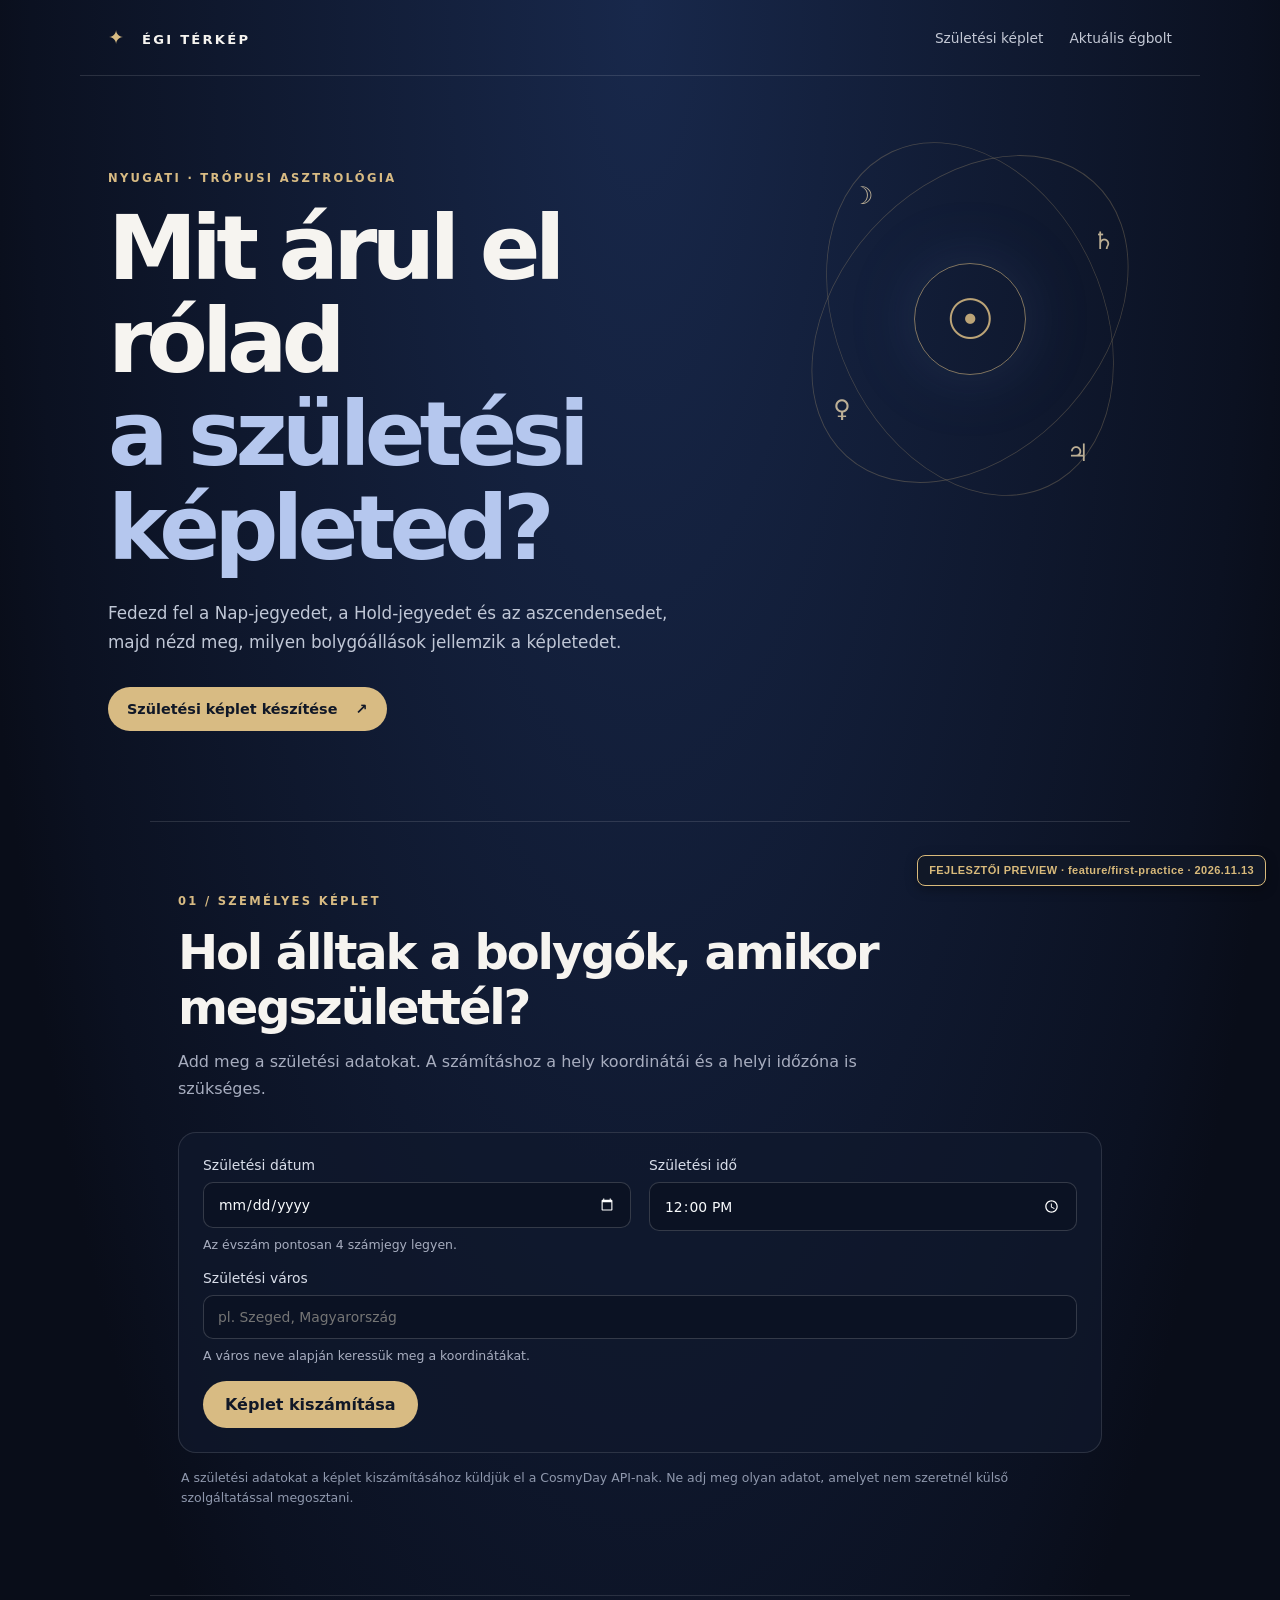
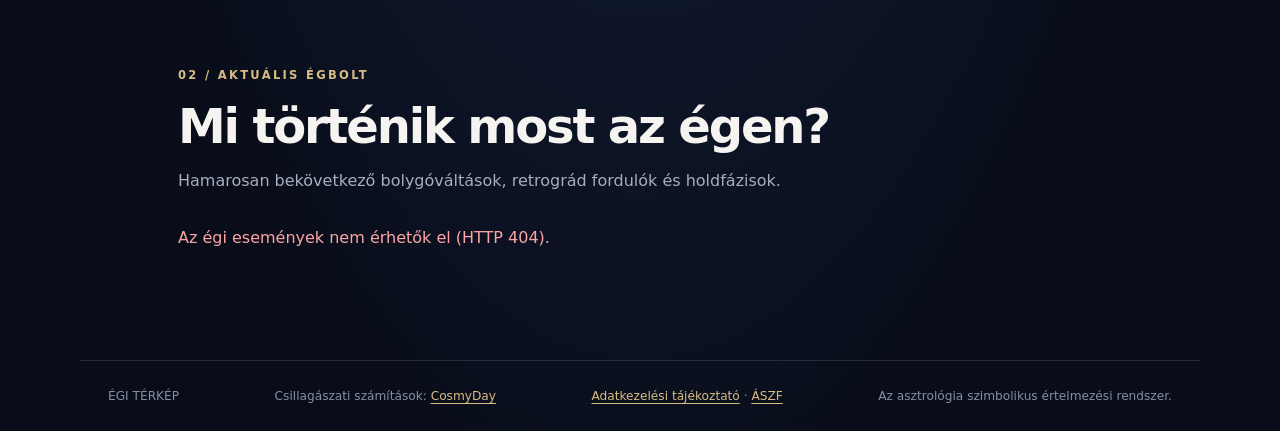
==== index.html @ d1c60708 "Frissíti a kliens script cache verzióját" ====
<!doctype html>
<html lang="hu">
<head>
  <meta charset="utf-8">
  <meta name="viewport" content="width=device-width, initial-scale=1">
  <meta name="theme-color" content="#111827">
  <meta name="description" content="Nyugati asztrológia: születési képlet és aktuális égi események.">
  <title>Asztrológia — égi térkép</title>
  <link rel="stylesheet" href="styles.css">
  <script src="script.js?v=20261113-16" defer></script>
</head>
<body>
  <header class="site-header">
    <a class="brand" href="#" aria-label="Égi Térkép főoldal"><span class="brand-mark">✦</span> ÉGI TÉRKÉP</a>
    <nav aria-label="Fő navigáció"><a href="#keplet">Születési képlet</a><a href="#egbolt">Aktuális égbolt</a></nav>
  </header>
  <main>
    <section class="hero">
      <p class="eyebrow">NYUGATI · TRÓPUSI ASZTROLÓGIA</p>
      <h1>Mit árul el rólad<br><span>a születési képleted?</span></h1>
      <p class="intro">Fedezd fel a Nap-jegyedet, a Hold-jegyedet és az aszcendensedet, majd nézd meg, milyen bolygóállások jellemzik a képletedet.</p>
      <a class="primary-link" href="#keplet">Születési képlet készítése <span aria-hidden="true">↗</span></a>
      <div class="hero-orbit" aria-hidden="true"><div class="orbit orbit-one"></div><div class="orbit orbit-two"></div><div class="orbit-core">☉</div><span class="orbit-symbol symbol-one">☽</span><span class="orbit-symbol symbol-two">♄</span><span class="orbit-symbol symbol-three">♀</span><span class="orbit-symbol symbol-four">♃</span></div>
    </section>

    <section class="section" id="keplet">
      <div class="section-heading"><p class="eyebrow">01 / SZEMÉLYES KÉPLET</p><h2>Hol álltak a bolygók, amikor megszülettél?</h2><p>Add meg a születési adatokat. A számításhoz a hely koordinátái és a helyi időzóna is szükséges.</p></div>
      <form id="natal-form" class="chart-form">
        <label>Születési dátum<input name="birthDate" type="date" min="0001-01-01" max="9999-12-31" required><span class="field-help">Az évszám pontosan 4 számjegy legyen.</span></label>
        <label>Születési idő<input name="birthTime" type="time" required value="12:00"></label>
        <label class="place-field">Születési város<input name="birthPlace" type="text" placeholder="pl. Szeged, Magyarország" autocomplete="off" required><span class="field-help">A város neve alapján keressük meg a koordinátákat.</span></label>
        <button type="submit" id="chart-submit">Képlet kiszámítása</button>
      </form>
      <p class="privacy-note">A születési adatokat a képlet kiszámításához küldjük el a CosmyDay API-nak. Ne adj meg olyan adatot, amelyet nem szeretnél külső szolgáltatással megosztani.</p>
      <div id="chart-status" class="status" role="status" aria-live="polite"></div>
      <div id="chart-results" class="results" hidden></div>
    </section>

    <section class="section sky-section" id="egbolt">
      <div class="section-heading"><p class="eyebrow">02 / AKTUÁLIS ÉGBOLT</p><h2>Mi történik most az égen?</h2><p>Hamarosan bekövetkező bolygóváltások, retrográd fordulók és holdfázisok.</p></div>
      <div id="sky-status" class="status" role="status" aria-live="polite">Az égi események betöltése…</div>
      <div id="sky-events" class="event-grid"></div>
    </section>
  </main>
  <footer><span>ÉGI TÉRKÉP</span><span>Csillagászati számítások: <a href="https://cosmyday.com/" target="_blank" rel="noreferrer">CosmyDay</a></span><span><a href="/adatkezeles.html">Adatkezelési tájékoztató</a> · <a href="/aszf.html">ÁSZF</a></span><span>Az asztrológia szimbolikus értelmezési rendszer.</span></footer>
  <div class="dev-version-badge" aria-label="Fejlesztői verzió">FEJLESZTŐI PREVIEW · feature/first-practice · 2026.11.13</div>
</body>
</html>
---- styles.css ----
:root{color-scheme:dark;font-family:Inter,ui-sans-serif,system-ui,-apple-system,BlinkMacSystemFont,"Segoe UI",sans-serif;background:#090d19;color:#f6f4f0;font-synthesis:none;text-rendering:optimizeLegibility;--muted:#a7adbf;--line:rgba(255,255,255,.12);--gold:#d8bb83;--blue:#9bb7f2}
*{box-sizing:border-box}html{scroll-behavior:smooth}body{margin:0;min-height:100vh;background:radial-gradient(ellipse at 50% 0%,#18284b 0%,#0b1121 38rem,#090d19 75%);color:#f6f4f0}a{color:inherit}.site-header{max-width:1120px;margin:auto;padding:26px 28px;display:flex;align-items:center;justify-content:space-between;border-bottom:1px solid var(--line)}.brand{text-decoration:none;letter-spacing:.17em;font-size:.82rem;font-weight:750}.brand-mark{color:var(--gold);font-size:1.2rem;margin-right:9px}.site-header nav{display:flex;gap:26px}.site-header nav a{font-size:.86rem;color:#c3c8d5;text-decoration:none}.site-header nav a:hover,footer a:hover{color:var(--gold)}
.hero{position:relative;overflow:hidden;max-width:1120px;min-height:490px;margin:auto;padding:95px 28px 90px}.eyebrow{margin:0 0 17px;color:var(--gold);font-size:.72rem;font-weight:750;letter-spacing:.2em}.hero h1{position:relative;z-index:1;max-width:700px;margin:0;font-size:clamp(2.8rem,7vw,5.7rem);line-height:1.04;letter-spacing:-.065em}.hero h1 span{color:#b5c7ee}.intro{max-width:570px;margin:24px 0 30px;color:#c0c7d6;line-height:1.75;font-size:1.05rem}.primary-link{position:relative;z-index:2;display:inline-flex;gap:18px;align-items:center;padding:14px 19px;border-radius:999px;background:var(--gold);color:#111827;text-decoration:none;font-weight:750;font-size:.9rem}.primary-link:hover{background:#f0d6a4}.hero-orbit{position:absolute;right:4%;top:58px;width:370px;height:370px;opacity:.86}.orbit{position:absolute;inset:0;border:1px solid rgba(216,187,131,.3);border-radius:50%}.orbit-one{transform:rotate(-25deg) scaleX(.72)}.orbit-two{transform:rotate(42deg) scaleX(.72)}.orbit-core{position:absolute;left:50%;top:50%;transform:translate(-50%,-50%);width:112px;height:112px;border:1px solid rgba(216,187,131,.65);border-radius:50%;display:grid;place-items:center;color:var(--gold);font-size:3.5rem;box-shadow:0 0 70px rgba(105,137,212,.18)}.orbit-symbol{position:absolute;color:#d9c8a6;font-size:1.5rem}.symbol-one{top:13%;left:18%}.symbol-two{right:11%;top:25%}.symbol-three{left:13%;bottom:22%}.symbol-four{right:18%;bottom:10%}
.section{max-width:980px;margin:0 auto;padding:72px 28px;border-top:1px solid var(--line)}.section-heading{max-width:700px;margin-bottom:30px}.section-heading h2{font-size:clamp(1.8rem,4vw,3rem);letter-spacing:-.045em;line-height:1.13;margin:0 0 14px}.section-heading>p:last-child{color:var(--muted);line-height:1.7;margin:0}.chart-form{display:grid;grid-template-columns:1fr 1fr;gap:18px;padding:24px;border:1px solid var(--line);border-radius:18px;background:rgba(17,25,45,.7)}.chart-form label{display:flex;flex-direction:column;gap:9px;color:#d9deea;font-size:.87rem}.chart-form input{width:100%;min-width:0;padding:13px 14px;border-radius:10px;border:1px solid rgba(255,255,255,.17);background:#0b1223;color:#f8fafc;font:inherit}.chart-form input:focus{outline:2px solid #829bd7;outline-offset:1px}.place-field{grid-column:1/-1}.field-help{color:var(--muted);font-size:.78rem}.chart-form button{grid-column:1/-1;justify-self:start;border:0;border-radius:999px;padding:14px 22px;background:var(--gold);color:#111827;font:inherit;font-weight:750;cursor:pointer}.chart-form button:disabled{opacity:.6;cursor:wait}.privacy-note{color:#8f98ad;font-size:.78rem;line-height:1.6;margin:15px 3px}.status{color:#b9c5e1;line-height:1.6;margin:18px 0}.status:empty{display:none}.results{margin-top:24px}.result-panel{border:1px solid var(--line);background:rgba(17,25,45,.72);border-radius:16px;padding:22px;margin-bottom:16px}.result-panel h3{margin:0 0 14px;font-size:1.1rem}.data-list{display:grid;grid-template-columns:repeat(auto-fit,minmax(190px,1fr));gap:10px}.data-item{padding:12px;border-radius:10px;background:rgba(255,255,255,.045)}.data-item strong{display:block;font-size:.75rem;color:var(--gold);margin-bottom:6px}.data-item span{font-size:.95rem;overflow-wrap:anywhere}.event-grid{display:grid;grid-template-columns:repeat(3,minmax(0,1fr));gap:14px}.event-card{border:1px solid var(--line);background:rgba(17,25,45,.72);border-radius:15px;padding:19px}.event-date{color:var(--gold);font-size:.75rem;letter-spacing:.08em}.event-card h3{font-size:1rem;line-height:1.4;margin:11px 0}.event-card p{color:var(--muted);font-size:.85rem;line-height:1.6;margin:0}.event-kind{display:inline-block;margin-top:14px;color:#b5c7ee;font-size:.72rem}
footer{max-width:1120px;margin:20px auto 0;padding:28px;display:flex;flex-wrap:wrap;gap:14px 28px;justify-content:space-between;border-top:1px solid var(--line);color:#858ea3;font-size:.76rem}footer a{color:#c5cde0}
@media(max-width:760px){.site-header{padding:20px;align-items:flex-start;gap:18px;flex-direction:column}.site-header nav{gap:18px;flex-wrap:wrap}.hero{padding:72px 22px 60px;min-height:0}.hero-orbit{right:-160px;top:45px;width:290px;height:290px;opacity:.3}.hero h1{font-size:clamp(2.6rem,13vw,4rem)}.hero .intro{max-width:470px}.section{padding:55px 20px}.chart-form{padding:17px;grid-template-columns:1fr}.place-field,.chart-form button{grid-column:auto}.event-grid{grid-template-columns:1fr}footer{padding:24px 20px;flex-direction:column}}
@media(prefers-reduced-motion:reduce){html{scroll-behavior:auto}*{transition:none!important}}

/* User-friendly birth chart results */
.results-intro{margin:26px 0 18px}.results-intro h3{font-size:clamp(1.5rem,3vw,2rem);margin:0 0 8px;letter-spacing:-.035em}.results-intro p,.results-footnote{max-width:720px;color:var(--muted);line-height:1.65;font-size:.9rem}.results-main{display:grid;grid-template-columns:repeat(3,minmax(0,1fr));gap:14px;margin-bottom:14px}.result-feature{position:relative;overflow:hidden;min-height:145px;padding:22px;border:1px solid rgba(216,187,131,.28);border-radius:18px;background:linear-gradient(145deg,rgba(38,48,78,.96),rgba(19,25,44,.95));display:flex;flex-direction:column;justify-content:space-between;gap:20px}.result-feature:after{content:'✦';position:absolute;right:15px;bottom:-18px;font-size:5.5rem;color:rgba(216,187,131,.08)}.result-feature-label{color:#d8bb83;font-size:.8rem;font-weight:700;letter-spacing:.04em}.result-feature-value{position:relative;z-index:1;font-size:clamp(1.45rem,3vw,2rem);line-height:1.2;font-weight:650}.position-strip{display:grid;grid-template-columns:repeat(3,minmax(0,1fr));gap:10px;margin-bottom:28px}.detail-item{min-width:0;padding:15px;border-radius:12px;background:rgba(255,255,255,.045);border:1px solid rgba(255,255,255,.07);display:flex;flex-direction:column;gap:7px}.detail-item-label{color:var(--muted);font-size:.77rem}.detail-item strong{font-size:.96rem;line-height:1.45;overflow-wrap:anywhere}.detail-item small{color:var(--muted);line-height:1.4}.result-section{margin:26px 0}.result-section>h4{font-size:1.08rem;margin:0 0 14px}.planet-grid{display:grid;grid-template-columns:repeat(3,minmax(0,1fr));gap:12px}.planet-card{padding:17px;border:1px solid var(--line);border-radius:14px;background:rgba(25,32,54,.8)}.planet-card h4{margin:0 0 12px;color:#d8bb83;font-size:.86rem}.planet-card strong{display:block;font-size:1.02rem;line-height:1.45;font-weight:650}.planet-card p{margin:8px 0 0;color:var(--muted);font-size:.8rem;line-height:1.5;min-height:1.2em}.result-disclosure{margin:14px 0;border:1px solid var(--line);border-radius:15px;background:rgba(17,25,45,.68);overflow:hidden}.result-disclosure>summary{display:flex;justify-content:space-between;align-items:center;gap:12px;cursor:pointer;list-style:none;padding:18px 20px;font-weight:700}.result-disclosure>summary::-webkit-details-marker{display:none}.result-disclosure>summary:after{content:'＋';color:var(--gold);font-size:1.2rem}.result-disclosure[open]>summary:after{content:'−'}.disclosure-count{margin-left:auto;margin-right:10px;color:var(--muted);font-size:.78rem;font-weight:500}.disclosure-content{padding:0 18px 18px}.house-grid{display:grid;grid-template-columns:repeat(3,minmax(0,1fr));gap:10px}.results-footnote{margin-top:20px;font-size:.78rem}
@media(max-width:700px){.results-main{grid-template-columns:1fr}.result-feature{min-height:110px}.position-strip{grid-template-columns:1fr}.planet-grid,.house-grid{grid-template-columns:repeat(2,minmax(0,1fr))}}
@media(max-width:420px){.planet-grid,.house-grid{grid-template-columns:1fr}.result-disclosure>summary{padding:16px}}


/* Expandable practical guidance on sky-event cards */
.event-card{cursor:default}
.event-details{margin-top:14px;border-top:1px solid var(--line);padding-top:11px}
.event-details>summary{cursor:pointer;list-style:none;color:var(--gold);font-size:.84rem;font-weight:700;display:flex;align-items:center;justify-content:space-between;gap:12px}
.event-details>summary::-webkit-details-marker{display:none}
.event-details>summary:after{content:'＋';font-size:1rem}
.event-details[open]>summary:after{content:'−'}
.event-details section{margin-top:13px}
.event-details h4{font-size:.87rem;margin:0 0 5px;color:#f2dfb8}
.event-details p{margin:0;color:var(--muted);font-size:.88rem;line-height:1.65}


/* Layout for separately grouped today's and upcoming events */
#sky-events{display:flex;flex-direction:column;gap:24px;min-width:0}
.event-list-section{min-width:0}
.event-list-heading{margin:0 0 14px;font-size:1.15rem;line-height:1.35}
.today-empty-note{margin:0;color:#c3c8d5;line-height:1.6}
.event-list-section .event-grid{grid-template-columns:repeat(3,minmax(0,1fr));align-items:stretch}
.event-list-section .event-card{min-width:0;overflow-wrap:anywhere}
@media(max-width:760px){.event-list-section .event-grid{grid-template-columns:1fr}}


/* Premium full-life interpretation preview */
.premium-preview{margin:28px 0 18px;padding:24px;border:1px solid rgba(216,187,131,.35);border-radius:18px;background:linear-gradient(145deg,rgba(38,48,78,.7),rgba(17,25,45,.82))}
.premium-preview .eyebrow{margin-bottom:10px}
.premium-preview h3{margin:0 0 12px;font-size:clamp(1.25rem,3vw,1.7rem);letter-spacing:-.025em}
.premium-preview>p:not(.eyebrow):not(.premium-status){max-width:780px;color:var(--muted);line-height:1.7;font-size:.9rem}
.premium-preview ul{padding-left:20px;color:#d9deea;line-height:1.8;font-size:.9rem}
.premium-preview li{padding-left:3px;margin:3px 0}
.premium-status{margin:18px 0 0;padding-top:14px;border-top:1px solid var(--line);color:var(--gold);font-size:.86rem;font-weight:650;line-height:1.6}


/* Egyértelmű jelzés a fejlesztői preview-hoz. */
.dev-version-badge{position:fixed;right:14px;bottom:14px;z-index:9999;padding:7px 11px;border:1px solid #d9ba7b;border-radius:8px;background:#111827;color:#d9ba7b;font:600 11px/1.4 Arial,sans-serif;letter-spacing:.04em;box-shadow:0 3px 12px rgba(0,0,0,.35)}
@media(max-width:600px){.dev-version-badge{right:8px;bottom:8px;font-size:9px;padding:5px 7px}}

.payment-explainer{margin:20px 0;padding:18px 20px;border:1px solid rgba(216,187,131,.22);border-radius:12px;background:rgba(9,15,29,.42);color:#d9deea;line-height:1.7;font-size:.9rem}.payment-explainer h4{margin:0 0 10px;color:var(--gold);font-size:1rem}.payment-explainer p{margin:10px 0}.legal-acceptance{display:flex;flex-direction:column;gap:12px;margin:18px 0}.legal-check-label{display:flex;align-items:flex-start;gap:10px;color:#d9deea;line-height:1.55;font-size:.88rem}.legal-check-label input{flex:0 0 auto;margin-top:4px;accent-color:var(--gold);width:16px;height:16px}.legal-check-label a,.premium-preview a{color:var(--gold);text-decoration:underline;text-underline-offset:3px}.premium-payment-controls{display:flex;flex-direction:column;align-items:flex-start;gap:12px}.premium-payment-controls>label{display:flex;flex-direction:column;gap:7px;color:#e2e8f0;font-size:.9rem}.premium-payment-controls select{background:#0b1223;color:#f8fafc;border:1px solid var(--line);border-radius:8px;padding:10px;font:inherit}.premium-payment-controls button{border:0;border-radius:999px;padding:13px 20px;background:var(--gold);color:#111827;font:inherit;font-weight:750;cursor:pointer}.premium-payment-controls button:disabled{opacity:.55;cursor:wait}footer a{color:var(--gold);text-underline-offset:3px}
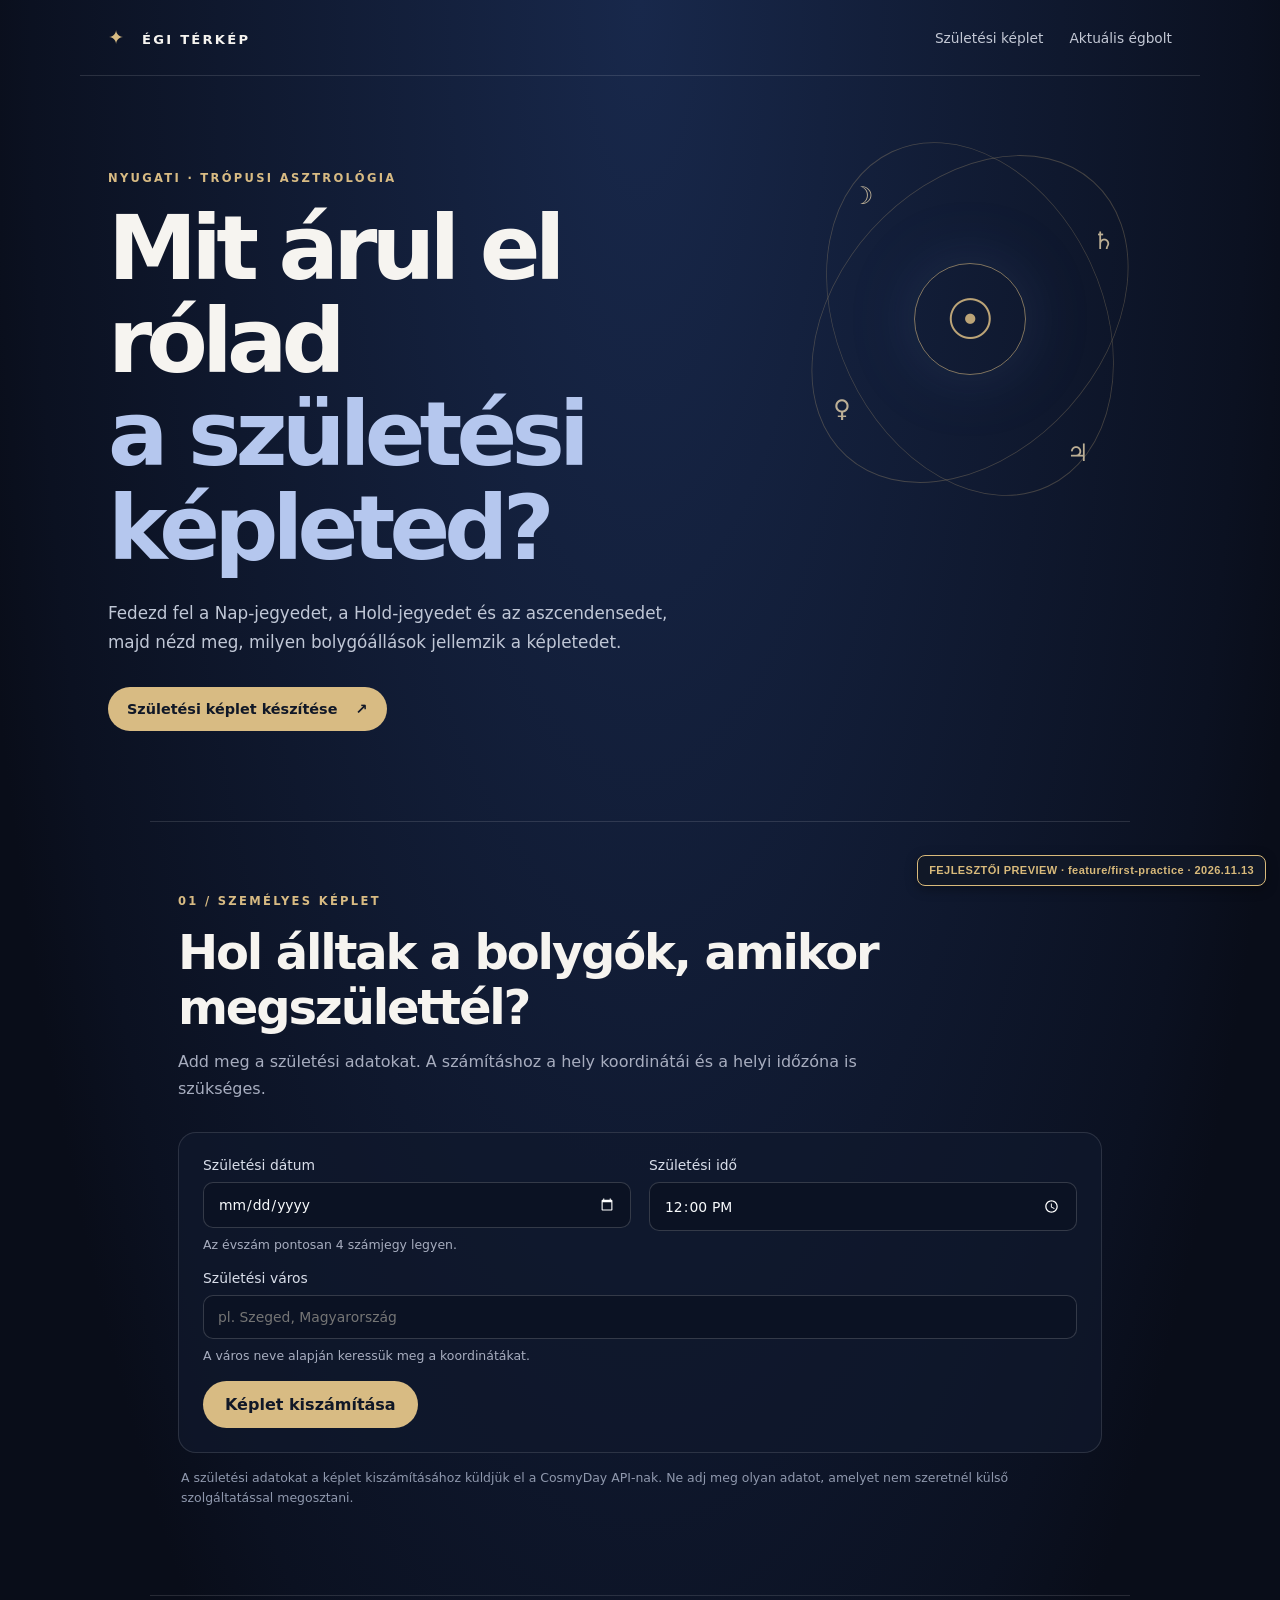
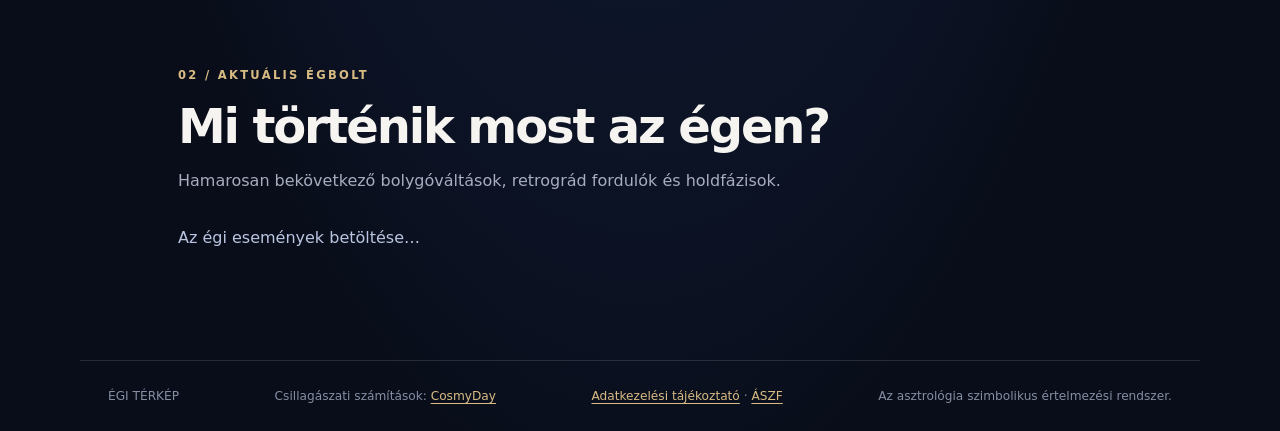
==== commit e5d14ac5: "Riport tetejére ugró gomb cache verzió frissítése" ====
--- a/index.html
+++ b/index.html
@@ -7,7 +7,7 @@
   <meta name="description" content="Nyugati asztrológia: születési képlet és aktuális égi események.">
   <title>Asztrológia — égi térkép</title>
   <link rel="stylesheet" href="styles.css">
-  <script src="script.js?v=20261113-16" defer></script>
+  <script src="script.js?v=20261113-19" defer></script>
 </head>
 <body>
   <header class="site-header">
--- a/styles.css
+++ b/styles.css
@@ -48,4 +48,10 @@
 .dev-version-badge{position:fixed;right:14px;bottom:14px;z-index:9999;padding:7px 11px;border:1px solid #d9ba7b;border-radius:8px;background:#111827;color:#d9ba7b;font:600 11px/1.4 Arial,sans-serif;letter-spacing:.04em;box-shadow:0 3px 12px rgba(0,0,0,.35)}
 @media(max-width:600px){.dev-version-badge{right:8px;bottom:8px;font-size:9px;padding:5px 7px}}
 
-.payment-explainer{margin:20px 0;padding:18px 20px;border:1px solid rgba(216,187,131,.22);border-radius:12px;background:rgba(9,15,29,.42);color:#d9deea;line-height:1.7;font-size:.9rem}.payment-explainer h4{margin:0 0 10px;color:var(--gold);font-size:1rem}.payment-explainer p{margin:10px 0}.legal-acceptance{display:flex;flex-direction:column;gap:12px;margin:18px 0}.legal-check-label{display:flex;align-items:flex-start;gap:10px;color:#d9deea;line-height:1.55;font-size:.88rem}.legal-check-label input{flex:0 0 auto;margin-top:4px;accent-color:var(--gold);width:16px;height:16px}.legal-check-label a,.premium-preview a{color:var(--gold);text-decoration:underline;text-underline-offset:3px}.premium-payment-controls{display:flex;flex-direction:column;align-items:flex-start;gap:12px}.premium-payment-controls>label{display:flex;flex-direction:column;gap:7px;color:#e2e8f0;font-size:.9rem}.premium-payment-controls select{background:#0b1223;color:#f8fafc;border:1px solid var(--line);border-radius:8px;padding:10px;font:inherit}.premium-payment-controls button{border:0;border-radius:999px;padding:13px 20px;background:var(--gold);color:#111827;font:inherit;font-weight:750;cursor:pointer}.premium-payment-controls button:disabled{opacity:.55;cursor:wait}footer a{color:var(--gold);text-underline-offset:3px}+.payment-explainer{margin:20px 0;padding:18px 20px;border:1px solid rgba(216,187,131,.22);border-radius:12px;background:rgba(9,15,29,.42);color:#d9deea;line-height:1.7;font-size:.9rem}.payment-explainer h4{margin:0 0 10px;color:var(--gold);font-size:1rem}.payment-explainer p{margin:10px 0}.legal-acceptance{display:flex;flex-direction:column;gap:12px;margin:18px 0}.legal-check-label{display:flex;align-items:flex-start;gap:10px;color:#d9deea;line-height:1.55;font-size:.88rem}.legal-check-label input{flex:0 0 auto;margin-top:4px;accent-color:var(--gold);width:16px;height:16px}.legal-check-label a,.premium-preview a{color:var(--gold);text-decoration:underline;text-underline-offset:3px}.premium-payment-controls{display:flex;flex-direction:column;align-items:flex-start;gap:12px}.premium-payment-controls>label{display:flex;flex-direction:column;gap:7px;color:#e2e8f0;font-size:.9rem}.premium-payment-controls select{background:#0b1223;color:#f8fafc;border:1px solid var(--line);border-radius:8px;padding:10px;font:inherit}.premium-payment-controls button{border:0;border-radius:999px;padding:13px 20px;background:var(--gold);color:#111827;font:inherit;font-weight:750;cursor:pointer}.premium-payment-controls button:disabled{opacity:.55;cursor:wait}footer a{color:var(--gold);text-underline-offset:3px}
+
+/* Report/PDF action buttons follow the CosmyDay form's gold pill treatment. */
+.results button,.premium-status button{display:inline-flex;align-items:center;justify-content:center;min-height:46px;padding:12px 22px;border:1px solid rgba(216,187,131,.42);border-radius:999px;background:var(--gold);color:#111827;font:inherit;font-weight:750;line-height:1.35;cursor:pointer;box-shadow:0 2px 8px rgba(0,0,0,.12);transition:background .15s ease,transform .15s ease}
+.results button:hover,.premium-status button:hover{background:#f0d6a4;transform:translateY(-1px)}
+.results button:focus-visible,.premium-status button:focus-visible{outline:2px solid #829bd7;outline-offset:3px}
+.results button:disabled,.premium-status button:disabled{opacity:.6;cursor:wait;transform:none}
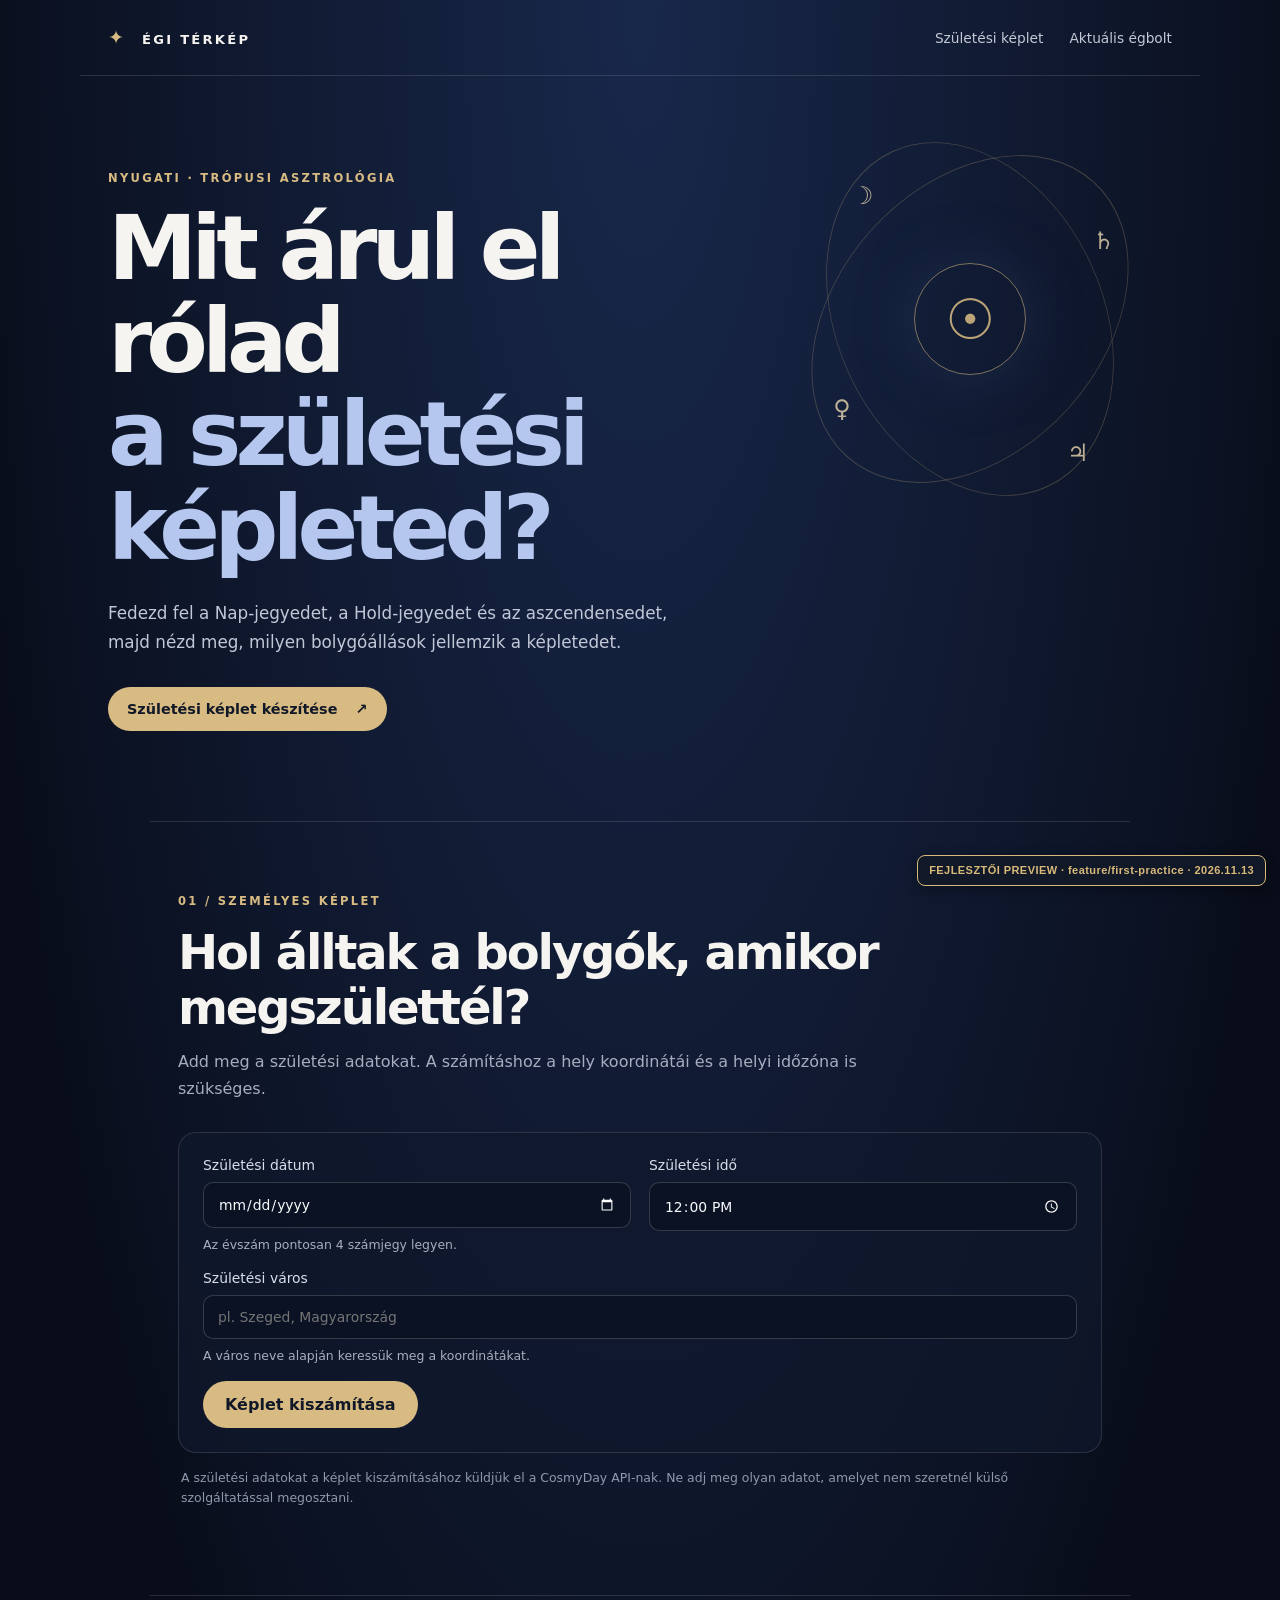
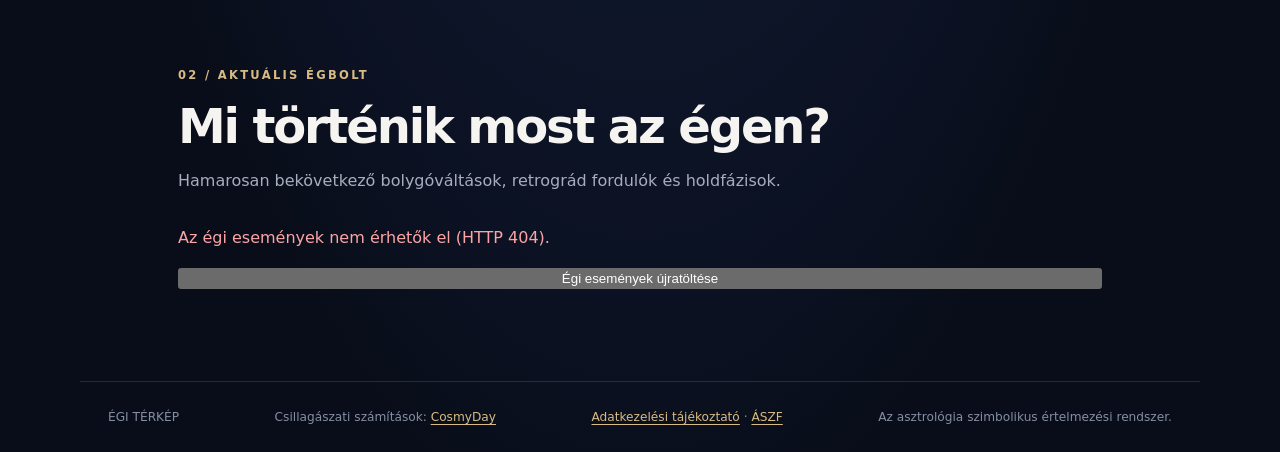
==== commit b4f0a330: "Bump script cache version after syntax fix" ====
--- a/index.html
+++ b/index.html
@@ -7,7 +7,7 @@
   <meta name="description" content="Nyugati asztrológia: születési képlet és aktuális égi események.">
   <title>Asztrológia — égi térkép</title>
   <link rel="stylesheet" href="styles.css">
-  <script src="script.js?v=20261113-19" defer></script>
+  <script src="script.js?v=20261113-21" defer></script>
 </head>
 <body>
   <header class="site-header">
